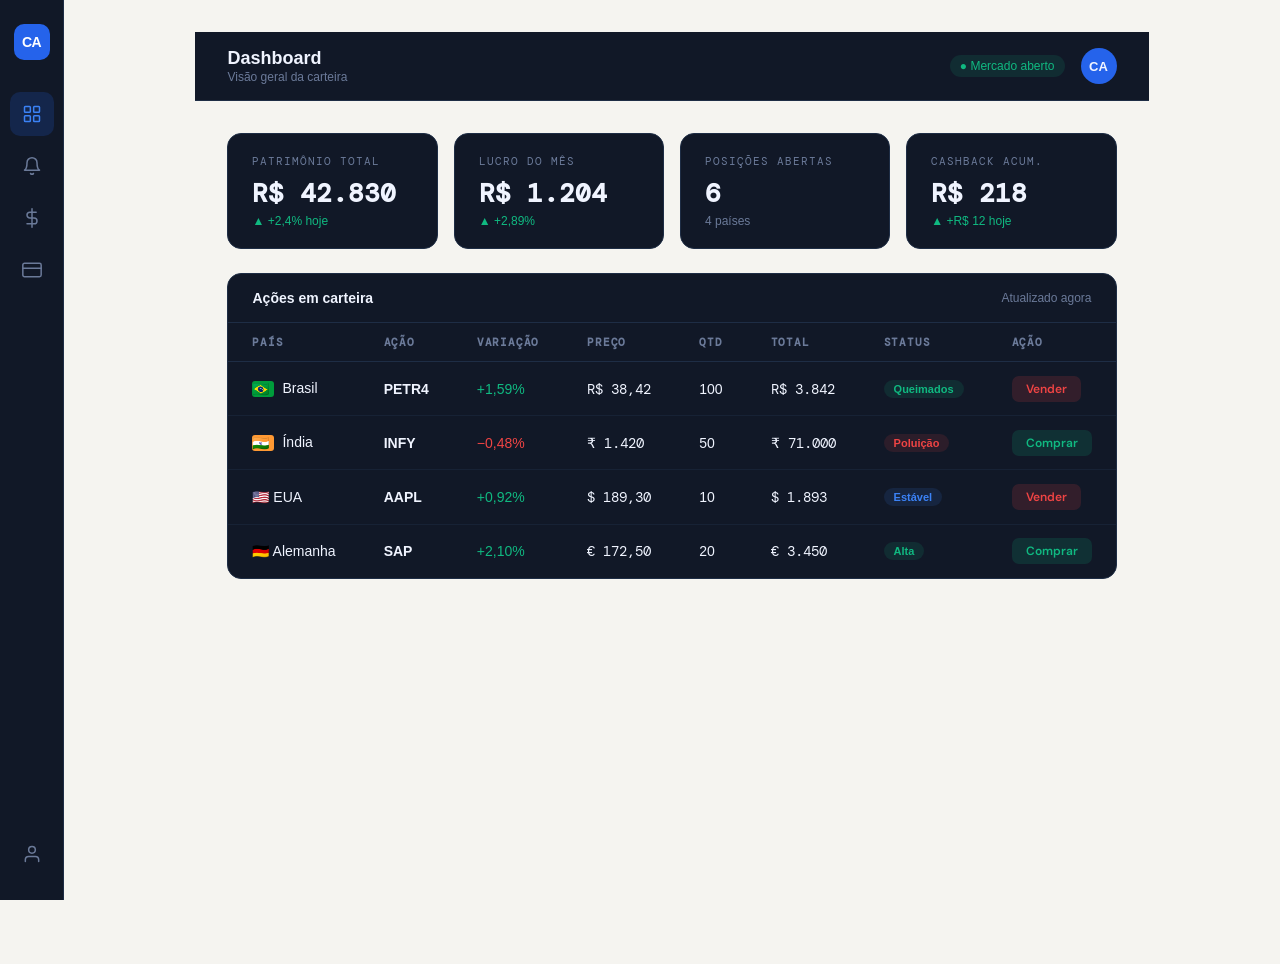
==== Projeto-main (REWORK)/Projeto-main/index.html @ 15259b05 "Trabalho PWR - Semestral 90% do trabalho esta completo, falta apenas algumas modificações e alteraçõ" ====
<!DOCTYPE html>
<html lang="pt-BR">

<head>
    <meta charset="UTF-8">
    <meta name="viewport" content="width=device-width, initial-scale=1.0">
    <title>Investimentos</title>
    <link rel="stylesheet" href="style.css">
    <link href="https://fonts.googleapis.com/css2?family=DM+Sans:wght@300;400;500;600&family=DM+Mono:wght@400;500&display=swap" rel="stylesheet">
</head>

<body>

<!-- SIDEBAR -->
<nav class="sidebar">
  <div class="logo">CA</div>

  <button class="nav-btn active" onclick="showPage('dashboard',this)" title="Dashboard">
    <svg viewBox="0 0 24 24"><rect x="3" y="3" width="7" height="7" rx="1"/><rect x="14" y="3" width="7" height="7" rx="1"/><rect x="3" y="14" width="7" height="7" rx="1"/><rect x="14" y="14" width="7" height="7" rx="1"/></svg>
  </button>

  <button class="nav-btn" onclick="showPage('alertas',this)" title="Alertas">
    <svg viewBox="0 0 24 24"><path d="M18 8A6 6 0 0 0 6 8c0 7-3 9-3 9h18s-3-2-3-9"/><path d="M13.73 21a2 2 0 0 1-3.46 0"/></svg>
  </button>

  <button class="nav-btn" onclick="showPage('negociacoes',this)" title="Negociações">
    <svg viewBox="0 0 24 24"><line x1="12" y1="1" x2="12" y2="23"/><path d="M17 5H9.5a3.5 3.5 0 0 0 0 7h5a3.5 3.5 0 0 1 0 7H6"/></svg>
  </button>

  <button class="nav-btn" onclick="showPage('pagamento',this)" title="Pagamento">
    <svg viewBox="0 0 24 24"><rect x="1" y="4" width="22" height="16" rx="2"/><line x1="1" y1="10" x2="23" y2="10"/></svg>
  </button>

  <div class="sidebar-bottom">
    <button class="nav-btn" onclick="showPage('meusdados',this)" title="Meus Dados">
      <svg viewBox="0 0 24 24"><path d="M20 21v-2a4 4 0 0 0-4-4H8a4 4 0 0 0-4 4v2"/><circle cx="12" cy="7" r="4"/></svg>
    </button>
  </div>
</nav>

<main>
  <!-- TOPBAR -->
  <div class="topbar">
    <div class="topbar-left">
      <span class="topbar-title" id="page-title">Dashboard</span>
      <span class="topbar-sub" id="page-sub">Visão geral da carteira</span>
    </div>
    <div class="topbar-right">
      <span class="badge-green">● Mercado aberto</span>
      <div class="avatar">CA</div>
    </div>
  </div>

  <!-- ══════════ DASHBOARD ══════════ -->
  <div class="page active" id="page-dashboard">
    <div class="grid-4">
      <div class="card">
        <div class="card-label">Patrimônio Total</div>
        <div class="card-value">R$ 42.830</div>
        <div class="card-change up">▲ +2,4% hoje</div>
      </div>
      <div class="card">
        <div class="card-label">Lucro do Mês</div>
        <div class="card-value">R$ 1.204</div>
        <div class="card-change up">▲ +2,89%</div>
      </div>
      <div class="card">
        <div class="card-label">Posições Abertas</div>
        <div class="card-value">6</div>
        <div class="card-change" style="color:var(--muted)">4 países</div>
      </div>
      <div class="card">
        <div class="card-label">Cashback Acum.</div>
        <div class="card-value">R$ 218</div>
        <div class="card-change up">▲ +R$ 12 hoje</div>
      </div>
    </div>

    <div class="table-wrap">
      <div class="table-head">
        <h3>Ações em carteira</h3>
        <span style="font-size:12px;color:var(--muted)">Atualizado agora</span>
      </div>
      <table>
        <thead><tr>
          <th>País</th><th>Ação</th><th>Variação</th><th>Preço</th><th>Qtd</th><th>Total</th><th>Status</th><th>Ação</th>
        </tr></thead>
        <tbody>
          <tr>
            <td><span class="flag" style="background:#009c3b">🇧🇷</span>Brasil</td>
            <td><b>PETR4</b></td><td class="up">+1,59%</td>
            <td class="mono" style="font-family:var(--mono)">R$ 38,42</td>
            <td>100</td><td class="mono" style="font-family:var(--mono)">R$ 3.842</td>
            <td><span class="tag tag-green">Queimados</span></td>
            <td><button class="btn-sm btn-sell" onclick="openSell('PETR4','R$ 38,42')">Vender</button></td>
          </tr>
          <tr>
            <td><span class="flag" style="background:#ff9933">🇮🇳</span>Índia</td>
            <td><b>INFY</b></td><td class="down">−0,48%</td>
            <td style="font-family:var(--mono)">₹ 1.420</td>
            <td>50</td><td style="font-family:var(--mono)">₹ 71.000</td>
            <td><span class="tag tag-red">Poluição</span></td>
            <td><button class="btn-sm btn-buy" onclick="openBuy('INFY','₹ 1.420')">Comprar</button></td>
          </tr>
          <tr>
            <td>🇺🇸 EUA</td>
            <td><b>AAPL</b></td><td class="up">+0,92%</td>
            <td style="font-family:var(--mono)">$ 189,30</td>
            <td>10</td><td style="font-family:var(--mono)">$ 1.893</td>
            <td><span class="tag tag-blue">Estável</span></td>
            <td><button class="btn-sm btn-sell" onclick="openSell('AAPL','$ 189,30')">Vender</button></td>
          </tr>
          <tr>
            <td>🇩🇪 Alemanha</td>
            <td><b>SAP</b></td><td class="up">+2,10%</td>
            <td style="font-family:var(--mono)">€ 172,50</td>
            <td>20</td><td style="font-family:var(--mono)">€ 3.450</td>
            <td><span class="tag tag-green">Alta</span></td>
            <td><button class="btn-sm btn-buy" onclick="openBuy('SAP','€ 172,50')">Comprar</button></td>
          </tr>
        </tbody>
      </table>
    </div>
  </div>

  <!-- ══════════ ALERTAS ══════════ -->
  <div class="page" id="page-alertas">
    <div class="grid-2" style="margin-bottom:1.5rem">
      <div class="card">
        <div class="card-label">Alertas Ativos</div>
        <div class="card-value" style="color:var(--amber)">8</div>
        <div class="card-change" style="color:var(--muted)">3 críticos</div>
      </div>
      <div class="card">
        <div class="card-label">Último disparo</div>
        <div class="card-value" style="font-size:20px">PETR4</div>
        <div class="card-change up">há 4 minutos</div>
      </div>
    </div>

    <p class="section-title">Feed de alertas em tempo real</p>
    <div class="alert-list">
      <div class="alert-item">
        <div class="alert-icon alert-up">📈</div>
        <div class="dot dot-green"></div>
        <div class="alert-info">
          <div class="alert-title">PETR4 — Rompeu resistência de R$ 38,00</div>
          <div class="alert-desc">Preço atual: R$ 38,42 · Volume acima da média em 34%</div>
        </div>
        <div class="alert-time">14:52</div>
      </div>
      <div class="alert-item">
        <div class="alert-icon alert-down">📉</div>
        <div class="dot dot-red"></div>
        <div class="alert-info">
          <div class="alert-title">INFY — Queda de 0,48% na abertura</div>
          <div class="alert-desc">Stop-loss atingido · Preço: ₹ 1.420 · Limite: ₹ 1.430</div>
        </div>
        <div class="alert-time">14:48</div>
      </div>
      <div class="alert-item">
        <div class="alert-icon alert-neutral">⚠️</div>
        <div class="dot dot-amber"></div>
        <div class="alert-info">
          <div class="alert-title">AAPL — Próximo da meta de lucro</div>
          <div class="alert-desc">Meta: $ 190,00 · Preço: $ 189,30 · Distância: 0,37%</div>
        </div>
        <div class="alert-time">14:31</div>
      </div>
      <div class="alert-item">
        <div class="alert-icon alert-up">🔔</div>
        <div class="dot dot-green"></div>
        <div class="alert-info">
          <div class="alert-title">SAP — Alta de 2,1% após resultado trimestral</div>
          <div class="alert-desc">Lucro por ação acima do esperado · Recomendação: Comprar</div>
        </div>
        <div class="alert-time">13:59</div>
      </div>
      <div class="alert-item">
        <div class="alert-icon alert-neutral">📰</div>
        <div class="dot dot-amber"></div>
        <div class="alert-info">
          <div class="alert-title">Mercado BR — SELIC mantida em 10,5%</div>
          <div class="alert-desc">Decisão do COPOM publicada · Impacto esperado na renda fixa</div>
        </div>
        <div class="alert-time">13:00</div>
      </div>
      <div class="alert-item">
        <div class="alert-icon alert-down">🛑</div>
        <div class="dot dot-red"></div>
        <div class="alert-info">
          <div class="alert-title">VALE3 — Alerta de volatilidade alta</div>
          <div class="alert-desc">Variação intraday: −3,2% · Acompanhar antes de operar</div>
        </div>
        <div class="alert-time">11:20</div>
      </div>
    </div>

    <div style="margin-top:1.5rem">
      <p class="section-title">Criar novo alerta</p>
      <div class="card" style="max-width:500px">
        <div class="form-group">
          <label>Ativo</label>
          <select><option>PETR4</option><option>VALE3</option><option>AAPL</option><option>INFY</option><option>SAP</option></select>
        </div>
        <div class="row-2">
          <div class="form-group">
            <label>Tipo de alerta</label>
            <select><option>Preço acima de</option><option>Preço abaixo de</option><option>Variação %</option></select>
          </div>
          <div class="form-group">
            <label>Valor de gatilho</label>
            <input type="number" placeholder="Ex: 40,00">
          </div>
        </div>
        <button class="btn-pay" style="background:var(--amber);color:#000" onclick="alertCreated()">Criar Alerta</button>
        <div id="alert-confirm" style="display:none;margin-top:0.75rem;text-align:center;font-size:13px;color:var(--green)">✔ Alerta criado com sucesso!</div>
      </div>
    </div>
  </div>

  <!-- ══════════ NEGOCIAÇÕES ══════════ -->
  <div class="page" id="page-negociacoes">
    <div class="grid-4" style="margin-bottom:1.5rem">
      <div class="card"><div class="card-label">Total operado</div><div class="card-value">R$ 28.450</div></div>
      <div class="card"><div class="card-label">Compras</div><div class="card-value" style="color:var(--green)">R$ 15.200</div></div>
      <div class="card"><div class="card-label">Vendas</div><div class="card-value" style="color:var(--red)">R$ 13.250</div></div>
      <div class="card"><div class="card-label">Resultado líquido</div><div class="card-value" style="color:var(--green)">+R$ 1.950</div></div>
    </div>

    <div class="table-wrap">
      <div class="table-head"><h3>Histórico de negociações</h3></div>
      <table class="neg-table">
        <thead><tr>
          <th>Data</th><th>Ativo</th><th>Tipo</th><th>Qtd</th><th>Preço unit.</th><th>Total</th><th>Resultado</th>
        </tr></thead>
        <tbody id="neg-tbody">
          <tr><td>13/05/2026</td><td>PETR4</td><td><span class="tag tag-green">Compra</span></td><td>100</td><td style="font-family:var(--mono)">R$ 36,90</td><td style="font-family:var(--mono)">R$ 3.690</td><td class="up">+R$ 152</td></tr>
          <tr><td>12/05/2026</td><td>AAPL</td><td><span class="tag tag-red">Venda</span></td><td>5</td><td style="font-family:var(--mono)">$ 191,00</td><td style="font-family:var(--mono)">$ 955</td><td class="up">+$ 85</td></tr>
          <tr><td>10/05/2026</td><td>SAP</td><td><span class="tag tag-green">Compra</span></td><td>20</td><td style="font-family:var(--mono)">€ 169,00</td><td style="font-family:var(--mono)">€ 3.380</td><td class="up">+€ 70</td></tr>
          <tr><td>08/05/2026</td><td>INFY</td><td><span class="tag tag-red">Venda</span></td><td>30</td><td style="font-family:var(--mono)">₹ 1.445</td><td style="font-family:var(--mono)">₹ 43.350</td><td class="down">−₹ 450</td></tr>
          <tr><td>05/05/2026</td><td>VALE3</td><td><span class="tag tag-red">Venda</span></td><td>50</td><td style="font-family:var(--mono)">R$ 68,10</td><td style="font-family:var(--mono)">R$ 3.405</td><td class="up">+R$ 205</td></tr>
        </tbody>
      </table>
    </div>
  </div>

  <!-- ══════════ PAGAMENTO ══════════ -->
  <div class="page" id="page-pagamento">
    <div class="pay-grid">
      <div>
        <p class="section-title">Ordem de operação</p>
        <div class="card">
          <div class="form-group">
            <label>Ativo</label>
            <select id="pay-ativo" onchange="updateOrder()">
              <option value="PETR4|R$|38.42">PETR4 — R$ 38,42</option>
              <option value="AAPL|$|189.30">AAPL — $ 189,30</option>
              <option value="INFY|₹|1420">INFY — ₹ 1.420</option>
              <option value="SAP|€|172.50">SAP — € 172,50</option>
            </select>
          </div>
          <div class="row-2">
            <div class="form-group">
              <label>Tipo</label>
              <select id="pay-tipo" onchange="updateOrder()"><option>Compra</option><option>Venda</option></select>
            </div>
            <div class="form-group">
              <label>Quantidade</label>
              <input type="number" id="pay-qtd" value="10" min="1" oninput="updateOrder()">
            </div>
          </div>

          <p class="section-title" style="margin-top:0.5rem;font-size:13px">Dados de pagamento</p>
          <div class="form-group">
            <label>Nome no cartão</label>
            <input type="text" placeholder="Carolina Idehama" id="pay-nome">
          </div>
          <div class="form-group">
            <label>Número do cartão</label>
            <input type="text" placeholder="0000 0000 0000 0000" maxlength="19" id="pay-card" oninput="fmtCard(this)">
          </div>
          <div class="row-2">
            <div class="form-group">
              <label>Validade</label>
              <input type="text" placeholder="MM/AA" maxlength="5" id="pay-val" oninput="fmtDate(this)">
            </div>
            <div class="form-group">
              <label>CVV</label>
              <input type="text" placeholder="•••" maxlength="3">
            </div>
          </div>
          <button class="btn-pay" onclick="processPay()">Confirmar operação</button>
        </div>
      </div>

      <div>
        <p class="section-title">Resumo da ordem</p>
        <div class="card">
          <div class="order-summary">
            <div class="order-row"><span>Ativo</span><span id="ord-ativo">PETR4</span></div>
            <div class="order-row"><span>Tipo</span><span id="ord-tipo">Compra</span></div>
            <div class="order-row"><span>Quantidade</span><span id="ord-qtd">10</span></div>
            <div class="order-row"><span>Preço unit.</span><span id="ord-preco">R$ 38,42</span></div>
            <div class="order-divider"></div>
            <div class="order-row"><span>Taxa corretagem</span><span>R$ 2,50</span></div>
            <div class="order-row"><span>Cashback (0,5%)</span><span id="ord-cash" style="color:var(--green)">R$ 1,92</span></div>
            <div class="order-divider"></div>
            <div class="order-total"><span>Total</span><span id="ord-total">R$ 386,70</span></div>
          </div>
        </div>

        <div class="receipt-box" id="receipt">
          <div class="receipt-icon">✅</div>
          <div class="receipt-title">Operação confirmada!</div>
          <div class="receipt-sub" id="receipt-msg">Compra de 10 PETR4 executada com sucesso.</div>
          <div style="margin-top:0.75rem;font-size:12px;color:var(--muted);font-family:var(--mono)" id="receipt-id"></div>
        </div>
      </div>
    </div>
  </div>

  <!-- ══════════ MEUS DADOS ══════════ -->
  <div class="page" id="page-meusdados">
    <div class="grid-2">
      <div>
        <div class="data-card">
          <h3>Dados pessoais</h3>
          <div class="data-row"><span>Nome</span><span>Carolina Idehama</span></div>
          <div class="data-row"><span>CPF</span><span>***.456.789-**</span></div>
          <div class="data-row"><span>E-mail</span><span>carolina@capital.gmail.com</span></div>
          <div class="data-row"><span>Telefone</span><span>+55 11 9****-8732</span></div>
          <div class="data-row"><span>Conta criada</span><span>Jan 2025</span></div>
        </div>
        <div class="data-card">
          <h3>Plano & Limites</h3>
          <div class="data-row"><span>Plano</span><span><span class="tag tag-blue">Pro</span></span></div>
          <div class="data-row"><span>Limite diário</span><span>R$ 50.000</span></div>
          <div class="data-row"><span>Operações/mês</span><span>128 / ilimitado</span></div>
          <div class="data-row"><span>Cashback</span><span>0,5% por operação</span></div>
        </div>
      </div>
      <div>
        <div class="data-card">
          <h3>Resumo financeiro</h3>
          <div class="data-row"><span>Saldo disponível</span><span style="color:var(--green)">R$ 8.320,00</span></div>
          <div class="data-row"><span>Em operações</span><span>R$ 34.510,00</span></div>
          <div class="data-row"><span>Patrimônio total</span><span>R$ 42.830,00</span></div>
          <div class="data-row"><span>Cashback total</span><span style="color:var(--green)">R$ 218,40</span></div>
          <div class="data-row"><span>Lucro acumulado</span><span style="color:var(--green)">+R$ 5.230</span></div>
        </div>
        <div class="data-card">
          <h3>Segurança</h3>
          <div class="data-row"><span>Autenticação 2FA</span><span style="color:var(--green)">Ativo</span></div>
          <div class="data-row"><span>Último acesso</span><span>Hoje, 14:31</span></div>
          <div class="data-row"><span>Dispositivos</span><span>2 cadastrados</span></div>
          <div class="data-row"><span>Senha</span><span>Atualizada há 30d</span></div>
        </div>
      </div>
    </div>
  </div>

</main>

<!-- MODAL OPERAÇÃO -->
<div id="modal-overlay" style="display:none;position:fixed;inset:0;background:rgba(0,0,0,0.6);z-index:200;display:none;align-items:center;justify-content:center">
  <div style="background:var(--surface);border:1px solid var(--border);border-radius:16px;padding:2rem;width:360px;max-width:90vw">
    <h3 id="modal-title" style="margin-bottom:1rem">Comprar PETR4</h3>
    <div class="form-group"><label>Quantidade</label><input type="number" value="10" id="modal-qtd" min="1" oninput="updateModal()"></div>
    <div style="background:var(--surface2);border-radius:10px;padding:1rem;margin-bottom:1rem;font-size:13px">
      <div style="display:flex;justify-content:space-between;margin-bottom:4px"><span style="color:var(--muted)">Preço</span><span id="modal-price" style="font-family:var(--mono)"></span></div>
      <div style="display:flex;justify-content:space-between"><span style="color:var(--muted)">Total estimado</span><span id="modal-total" style="font-family:var(--mono);color:var(--green)"></span></div>
    </div>
    <div style="display:flex;gap:0.75rem">
      <button onclick="closeModal()" style="flex:1;height:42px;border-radius:10px;border:1px solid var(--border);background:transparent;color:var(--text);cursor:pointer;font-family:var(--font);font-size:14px">Cancelar</button>
      <button onclick="confirmModal()" style="flex:1;height:42px;border-radius:10px;border:none;background:var(--blue);color:#fff;cursor:pointer;font-family:var(--font);font-size:14px;font-weight:600">Confirmar</button>
    </div>
  </div>
</div>

<script src="script.js"></script>
</body>
</html>
---- Projeto-main (REWORK)/Projeto-main/style.css ----
/*  Toda parte do "Home" */
*{box-sizing:border-box;margin:0;padding:0}

:root{
  --bg:#0a0e1a;
  --surface:#111827;
  --surface2:#1a2235;
  --border:#1e2d45;
  --blue:#2563eb;
  --blue-light:#3b82f6;
  --green:#10b981;
  --red:#ef4444;
  --amber:#f59e0b;
  --text:#f0f4ff;
  --muted:#6b7a99;
  --font:'DM Sans',sans-serif;
  --mono:'DM Mono',monospace;
}

body{background:var(--bg);color:var(--text);font-family:var(--font);min-height:100vh;overflow-x:hidden}

/* ── SIDEBAR ── */
.sidebar{
  position:fixed;top:0;left:0;width:64px;height:100vh;
  background:var(--surface);border-right:1px solid var(--border);
  display:flex;flex-direction:column;align-items:center;padding:1.5rem 0;gap:0.5rem;
  z-index:100;
}
.logo{width:36px;height:36px;background:var(--blue);border-radius:10px;display:flex;align-items:center;justify-content:center;font-weight:700;font-size:14px;color:#fff;margin-bottom:1.5rem;letter-spacing:-0.5px}
.nav-btn{width:44px;height:44px;border-radius:10px;border:none;background:transparent;color:var(--muted);cursor:pointer;display:flex;align-items:center;justify-content:center;transition:all 0.15s;font-size:18px}
.nav-btn:hover{background:var(--surface2);color:var(--text)}
.nav-btn.active{background:rgba(37,99,235,0.18);color:var(--blue-light)}
.nav-btn svg{width:20px;height:20px;stroke:currentColor;fill:none;stroke-width:1.8;stroke-linecap:round;stroke-linejoin:round}
.sidebar-bottom{margin-top:auto}

/* ── MAIN ── */
main{margin-left:64px;min-height:100vh}

/* ── TOPBAR ── */
.topbar{
  display:flex;align-items:center;justify-content:space-between;
  padding:1rem 2rem;border-bottom:1px solid var(--border);
  background:var(--surface);
}
.topbar-left{display:flex;flex-direction:column}
.topbar-title{font-size:18px;font-weight:600}
.topbar-sub{font-size:12px;color:var(--muted);margin-top:1px}
.topbar-right{display:flex;align-items:center;gap:1rem}
.badge-green{background:rgba(16,185,129,0.12);color:var(--green);font-size:12px;padding:4px 10px;border-radius:99px;font-weight:500}
.avatar{width:36px;height:36px;border-radius:50%;background:var(--blue);display:flex;align-items:center;justify-content:center;font-weight:600;font-size:13px}

/* ── PAGES ── */
.page{display:none;padding:2rem;animation:fadeIn 0.2s ease}
.page.active{display:block}
@keyframes fadeIn{from{opacity:0;transform:translateY(6px)}to{opacity:1;transform:translateY(0)}}

/* ── CARDS ── */
.grid-4{display:grid;grid-template-columns:repeat(4,1fr);gap:1rem;margin-bottom:1.5rem}
.grid-2{display:grid;grid-template-columns:1fr 1fr;gap:1.5rem;margin-bottom:1.5rem}
.card{background:var(--surface);border:1px solid var(--border);border-radius:14px;padding:1.25rem 1.5rem}
.card-label{font-size:11px;color:var(--muted);text-transform:uppercase;letter-spacing:1px;margin-bottom:0.5rem;font-family:var(--mono)}
.card-value{font-size:26px;font-weight:600;font-family:var(--mono)}
.card-change{font-size:12px;margin-top:4px}
.up{color:var(--green)}.down{color:var(--red)}

/* ── TABLE ── */
.table-wrap{background:var(--surface);border:1px solid var(--border);border-radius:14px;overflow:hidden;margin-bottom:1.5rem}
.table-head{padding:1rem 1.5rem;border-bottom:1px solid var(--border);display:flex;align-items:center;justify-content:space-between}
.table-head h3{font-size:14px;font-weight:600}
table{width:100%;border-collapse:collapse}
th{text-align:left;font-size:11px;color:var(--muted);text-transform:uppercase;letter-spacing:0.8px;padding:0.75rem 1.5rem;border-bottom:1px solid var(--border);font-family:var(--mono)}
td{padding:0.85rem 1.5rem;font-size:14px;border-bottom:1px solid rgba(30,45,69,0.5)}
tr:last-child td{border-bottom:none}
tr:hover td{background:var(--surface2)}
.flag{width:22px;height:16px;border-radius:3px;display:inline-block;vertical-align:middle;margin-right:8px}
.btn-sm{padding:5px 14px;border-radius:7px;border:none;font-size:12px;font-weight:600;font-family:var(--font);cursor:pointer;transition:opacity 0.15s}
.btn-buy{background:rgba(16,185,129,0.15);color:var(--green)}
.btn-sell{background:rgba(239,68,68,0.15);color:var(--red)}
.btn-sm:hover{opacity:0.75}

/* ── ALERTS ── */
.alert-list{display:flex;flex-direction:column;gap:0.75rem}
.alert-item{background:var(--surface);border:1px solid var(--border);border-radius:12px;padding:1rem 1.25rem;display:flex;align-items:center;gap:1rem;transition:border-color 0.2s}
.alert-item:hover{border-color:var(--blue)}
.alert-icon{width:40px;height:40px;border-radius:10px;display:flex;align-items:center;justify-content:center;flex-shrink:0;font-size:18px}
.alert-up{background:rgba(16,185,129,0.12)}
.alert-down{background:rgba(239,68,68,0.12)}
.alert-neutral{background:rgba(245,158,11,0.12)}
.alert-info{flex:1}
.alert-title{font-size:14px;font-weight:500}
.alert-desc{font-size:12px;color:var(--muted);margin-top:2px}
.alert-time{font-size:11px;color:var(--muted);font-family:var(--mono);white-space:nowrap}
.dot{width:8px;height:8px;border-radius:50%;flex-shrink:0}
.dot-green{background:var(--green);box-shadow:0 0 6px var(--green)}
.dot-red{background:var(--red);box-shadow:0 0 6px var(--red)}
.dot-amber{background:var(--amber)}

/* ── PAYMENT ── */
.pay-grid{display:grid;grid-template-columns:1.2fr 1fr;gap:1.5rem}
.form-group{margin-bottom:1.1rem}
.form-group label{display:block;font-size:12px;color:var(--muted);margin-bottom:6px;font-weight:500;letter-spacing:0.4px}
.form-group input,.form-group select{
  width:100%;height:44px;padding:0 14px;
  background:var(--surface2);border:1px solid var(--border);
  border-radius:10px;color:var(--text);font-family:var(--font);font-size:14px;outline:none;
  transition:border-color 0.2s,box-shadow 0.2s;
}
.form-group input:focus,.form-group select:focus{border-color:var(--blue);box-shadow:0 0 0 3px rgba(37,99,235,0.15)}
.form-group select option{background:var(--surface2)}
.row-2{display:grid;grid-template-columns:1fr 1fr;gap:0.75rem}
.btn-pay{
  width:100%;height:46px;border:none;border-radius:10px;
  background:var(--blue);color:#fff;font-family:var(--font);font-size:15px;
  font-weight:600;cursor:pointer;transition:opacity 0.2s,transform 0.1s;margin-top:0.5rem;
}
.btn-pay:hover{opacity:0.87}.btn-pay:active{transform:scale(0.98)}

.order-summary{background:var(--surface2);border-radius:12px;padding:1.25rem;margin-top:1.5rem;border:1px solid var(--border)}
.order-row{display:flex;justify-content:space-between;font-size:13px;padding:0.35rem 0;color:var(--muted)}
.order-row span:last-child{color:var(--text);font-weight:500;font-family:var(--mono)}
.order-divider{height:1px;background:var(--border);margin:0.6rem 0}
.order-total{display:flex;justify-content:space-between;font-size:16px;font-weight:600;padding:0.35rem 0}
.order-total span:last-child{color:var(--green);font-family:var(--mono)}

.receipt-box{display:none;background:var(--surface);border:1px solid var(--green);border-radius:14px;padding:2rem;text-align:center;margin-top:1rem}
.receipt-box.show{display:block;animation:fadeIn 0.3s ease}
.receipt-icon{font-size:40px;margin-bottom:0.75rem}
.receipt-title{font-size:18px;font-weight:600;color:var(--green);margin-bottom:0.5rem}
.receipt-sub{font-size:13px;color:var(--muted)}

/* ── MY DATA ── */
.data-card{background:var(--surface);border:1px solid var(--border);border-radius:14px;padding:1.5rem;margin-bottom:1rem}
.data-card h3{font-size:14px;font-weight:600;margin-bottom:1.25rem;color:var(--muted);text-transform:uppercase;letter-spacing:1px;font-size:11px}
.data-row{display:flex;justify-content:space-between;align-items:center;padding:0.6rem 0;border-bottom:1px solid rgba(30,45,69,0.5);font-size:14px}
.data-row:last-child{border-bottom:none}
.data-row span:first-child{color:var(--muted)}
.data-row span:last-child{font-weight:500;font-family:var(--mono)}

/* ── SECTION TITLE ── */
.section-title{font-size:16px;font-weight:600;margin-bottom:1rem}

/* ── MINI CHART ── */
.sparkline{height:40px;display:flex;align-items:flex-end;gap:2px}
.bar{background:var(--blue-light);border-radius:2px 2px 0 0;opacity:0.7;width:6px;transition:height 0.3s}

/* ── TAG ── */
.tag{display:inline-block;padding:3px 10px;border-radius:99px;font-size:11px;font-weight:600}
.tag-green{background:rgba(16,185,129,0.12);color:var(--green)}
.tag-red{background:rgba(239,68,68,0.12);color:var(--red)}
.tag-blue{background:rgba(59,130,246,0.12);color:var(--blue-light)}

/* ── NEGOTIATIONS ── */
.neg-table td:first-child{font-weight:500}

/* scrollbar */
::-webkit-scrollbar{width:6px}
::-webkit-scrollbar-track{background:transparent}
::-webkit-scrollbar-thumb{background:var(--border);border-radius:3px}
/*  Parte do Cadastro e Login Final */

*, *::before, *::after {
      box-sizing: border-box;
      margin: 0;
      padding: 0;
    }

    body {
      font-family: 'Sora', sans-serif;
      min-height: 100vh;
      display: flex;
      align-items: center;
      justify-content: center;
      background: #f5f4f0;
      padding: 2rem;
    }

    .auth-wrapper {
      display: flex;
      width: 100%;
      max-width: 860px;
      min-height: 560px;
      border-radius: 20px;
      overflow: hidden;
      border: 1px solid #e2e0d8;
      box-shadow: 0 8px 40px rgba(0,0,0,0.08);
    }

    .auth-panel {
      flex: 1;
      padding: 3rem 2.5rem;
      background: #ffffff;
      display: flex;
      flex-direction: column;
      justify-content: center;
    }

    .auth-panel.login {
      border-right: 1px solid #e2e0d8;
    }

    .panel-label {
      font-family: 'Space Mono', monospace;
      font-size: 10px;
      letter-spacing: 3px;
      text-transform: uppercase;
      color: #888780;
      margin-bottom: 1.2rem;
    }

    .accent-bar {
      width: 32px;
      height: 3px;
      border-radius: 99px;
      margin-bottom: 1.2rem;
    }

    .accent-login  { background: #2C2C2A; }
    .accent-signup { background: #534AB7; }

    .panel-title {
      font-size: 26px;
      font-weight: 600;
      color: #1a1a18;
      line-height: 1.3;
      margin-bottom: 0.4rem;
    }

    .panel-sub {
      font-size: 13px;
      color: #888780;
      margin-bottom: 2rem;
    }

    /* Social buttons */
    .social-row {
      display: flex;
      gap: 8px;
      margin-bottom: 1.4rem;
    }

    .btn-social {
      flex: 1;
      height: 40px;
      display: flex;
      align-items: center;
      justify-content: center;
      gap: 8px;
      font-size: 13px;
      font-weight: 500;
      font-family: 'Sora', sans-serif;
      border: 1px solid #e2e0d8;
      border-radius: 10px;
      background: #ffffff;
      color: #2C2C2A;
      cursor: pointer;
      transition: background 0.15s, border-color 0.15s;
    }

    .btn-social:hover {
      background: #f5f4f0;
      border-color: #b4b2a9;
    }

    /* Divider */
    .divider {
      display: flex;
      align-items: center;
      gap: 10px;
      margin: 0 0 1.4rem;
      font-size: 12px;
      color: #b4b2a9;
    }

    .divider::before,
    .divider::after {
      content: '';
      flex: 1;
      height: 1px;
      background: #e2e0d8;
    }

    /* Fields */
    .field {
      margin-bottom: 1rem;
    }

    .field label {
      display: block;
      font-size: 12px;
      font-weight: 500;
      color: #5F5E5A;
      margin-bottom: 6px;
      letter-spacing: 0.4px;
    }

    .field input {
      width: 100%;
      height: 42px;
      padding: 0 14px;
      font-size: 14px;
      font-family: 'Sora', sans-serif;
      background: #f5f4f0;
      border: 1px solid #e2e0d8;
      border-radius: 10px;
      color: #1a1a18;
      transition: border-color 0.2s, box-shadow 0.2s;
      outline: none;
    }

    .field input::placeholder {
      color: #b4b2a9;
    }

    .field input:focus {
      border-color: #534AB7;
      background: #ffffff;
      box-shadow: 0 0 0 3px rgba(83, 74, 183, 0.12);
    }

    .forgot {
      display: block;
      text-align: right;
      font-size: 12px;
      color: #534AB7;
      margin-top: 6px;
      cursor: pointer;
      text-decoration: none;
    }

    .forgot:hover {
      text-decoration: underline;
    }

    /* Primary buttons */
    .btn-primary {
      width: 100%;
      height: 44px;
      margin-top: 0.75rem;
      border: none;
      border-radius: 10px;
      font-family: 'Sora', sans-serif;
      font-size: 14px;
      font-weight: 500;
      cursor: pointer;
      transition: opacity 0.2s, transform 0.1s;
      letter-spacing: 0.3px;
    }

    .btn-primary:hover  { opacity: 0.87; }
    .btn-primary:active { transform: scale(0.98); }

    .btn-login  { background: #2C2C2A; color: #F1EFE8; }
    .btn-signup { background: #534AB7; color: #EEEDFE; }

    /* Terms */
    .terms {
      font-size: 11px;
      color: #888780;
      margin-top: 1rem;
      text-align: center;
      line-height: 1.7;
    }

    .terms a {
      color: #534AB7;
      text-decoration: none;
    }

    .terms a:hover {
      text-decoration: underline;
    }

    /* Responsive */
    @media (max-width: 640px) {
      body { padding: 1rem; align-items: flex-start; }

      .auth-wrapper {
        flex-direction: column;
        min-height: auto;
      }

      .auth-panel.login {
        border-right: none;
        border-bottom: 1px solid #e2e0d8;
      }
    }
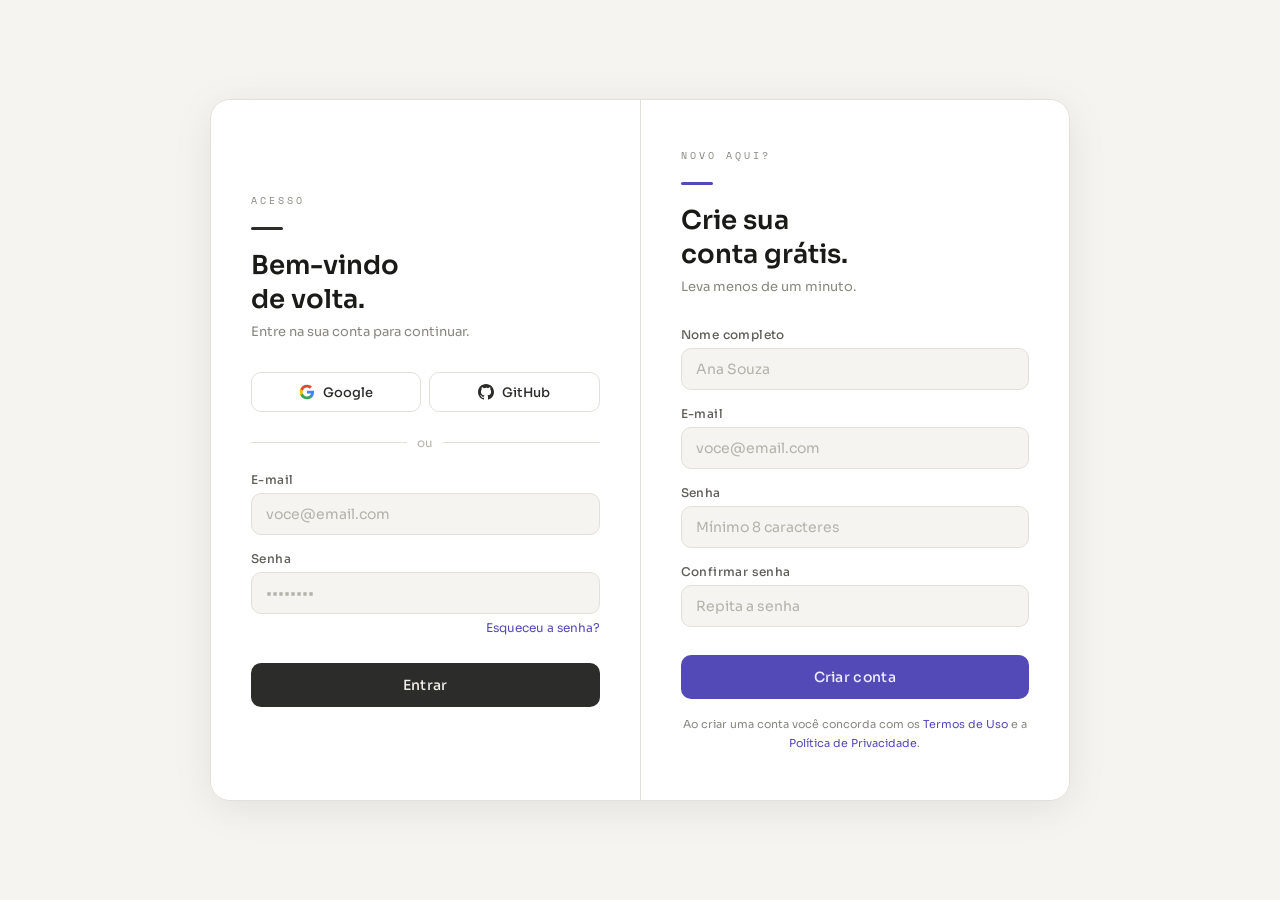
==== commit 9780102a: "Atualização" ====
--- a/Projeto-main (REWORK)/Projeto-main/index.html
+++ b/Projeto-main (REWORK)/Projeto-main/index.html
@@ -2,382 +2,514 @@
 <html lang="pt-BR">
 
 <head>
-    <meta charset="UTF-8">
-    <meta name="viewport" content="width=device-width, initial-scale=1.0">
-    <title>Investimentos</title>
-    <link rel="stylesheet" href="style.css">
-    <link href="https://fonts.googleapis.com/css2?family=DM+Sans:wght@300;400;500;600&family=DM+Mono:wght@400;500&display=swap" rel="stylesheet">
+  <meta charset="UTF-8">
+  <meta name="viewport" content="width=device-width, initial-scale=1.0">
+  <title>Investimentos</title>
+  <link rel="stylesheet" href="style.css">
+  <link
+    href="https://fonts.googleapis.com/css2?family=DM+Sans:wght@300;400;500;600&family=DM+Mono:wght@400;500&display=swap"
+    rel="stylesheet">
 </head>
 
 <body>
 
-<!-- SIDEBAR -->
-<nav class="sidebar">
-  <div class="logo">CA</div>
-
-  <button class="nav-btn active" onclick="showPage('dashboard',this)" title="Dashboard">
-    <svg viewBox="0 0 24 24"><rect x="3" y="3" width="7" height="7" rx="1"/><rect x="14" y="3" width="7" height="7" rx="1"/><rect x="3" y="14" width="7" height="7" rx="1"/><rect x="14" y="14" width="7" height="7" rx="1"/></svg>
-  </button>
-
-  <button class="nav-btn" onclick="showPage('alertas',this)" title="Alertas">
-    <svg viewBox="0 0 24 24"><path d="M18 8A6 6 0 0 0 6 8c0 7-3 9-3 9h18s-3-2-3-9"/><path d="M13.73 21a2 2 0 0 1-3.46 0"/></svg>
-  </button>
-
-  <button class="nav-btn" onclick="showPage('negociacoes',this)" title="Negociações">
-    <svg viewBox="0 0 24 24"><line x1="12" y1="1" x2="12" y2="23"/><path d="M17 5H9.5a3.5 3.5 0 0 0 0 7h5a3.5 3.5 0 0 1 0 7H6"/></svg>
-  </button>
-
-  <button class="nav-btn" onclick="showPage('pagamento',this)" title="Pagamento">
-    <svg viewBox="0 0 24 24"><rect x="1" y="4" width="22" height="16" rx="2"/><line x1="1" y1="10" x2="23" y2="10"/></svg>
-  </button>
-
-  <div class="sidebar-bottom">
-    <button class="nav-btn" onclick="showPage('meusdados',this)" title="Meus Dados">
-      <svg viewBox="0 0 24 24"><path d="M20 21v-2a4 4 0 0 0-4-4H8a4 4 0 0 0-4 4v2"/><circle cx="12" cy="7" r="4"/></svg>
+  <!-- SIDEBAR -->
+  <nav class="sidebar">
+    <div class="logo">CA</div>
+
+    <button class="nav-btn active" onclick="showPage('dashboard',this)" title="Dashboard">
+      <svg viewBox="0 0 24 24">
+        <rect x="3" y="3" width="7" height="7" rx="1" />
+        <rect x="14" y="3" width="7" height="7" rx="1" />
+        <rect x="3" y="14" width="7" height="7" rx="1" />
+        <rect x="14" y="14" width="7" height="7" rx="1" />
+      </svg>
     </button>
-  </div>
-</nav>
-
-<main>
-  <!-- TOPBAR -->
-  <div class="topbar">
-    <div class="topbar-left">
-      <span class="topbar-title" id="page-title">Dashboard</span>
-      <span class="topbar-sub" id="page-sub">Visão geral da carteira</span>
-    </div>
-    <div class="topbar-right">
-      <span class="badge-green">● Mercado aberto</span>
-      <div class="avatar">CA</div>
-    </div>
-  </div>
-
-  <!-- ══════════ DASHBOARD ══════════ -->
-  <div class="page active" id="page-dashboard">
-    <div class="grid-4">
-      <div class="card">
-        <div class="card-label">Patrimônio Total</div>
-        <div class="card-value">R$ 42.830</div>
-        <div class="card-change up">▲ +2,4% hoje</div>
-      </div>
-      <div class="card">
-        <div class="card-label">Lucro do Mês</div>
-        <div class="card-value">R$ 1.204</div>
-        <div class="card-change up">▲ +2,89%</div>
-      </div>
-      <div class="card">
-        <div class="card-label">Posições Abertas</div>
-        <div class="card-value">6</div>
-        <div class="card-change" style="color:var(--muted)">4 países</div>
-      </div>
-      <div class="card">
-        <div class="card-label">Cashback Acum.</div>
-        <div class="card-value">R$ 218</div>
-        <div class="card-change up">▲ +R$ 12 hoje</div>
-      </div>
-    </div>
-
-    <div class="table-wrap">
-      <div class="table-head">
-        <h3>Ações em carteira</h3>
-        <span style="font-size:12px;color:var(--muted)">Atualizado agora</span>
-      </div>
-      <table>
-        <thead><tr>
-          <th>País</th><th>Ação</th><th>Variação</th><th>Preço</th><th>Qtd</th><th>Total</th><th>Status</th><th>Ação</th>
-        </tr></thead>
-        <tbody>
-          <tr>
-            <td><span class="flag" style="background:#009c3b">🇧🇷</span>Brasil</td>
-            <td><b>PETR4</b></td><td class="up">+1,59%</td>
-            <td class="mono" style="font-family:var(--mono)">R$ 38,42</td>
-            <td>100</td><td class="mono" style="font-family:var(--mono)">R$ 3.842</td>
-            <td><span class="tag tag-green">Queimados</span></td>
-            <td><button class="btn-sm btn-sell" onclick="openSell('PETR4','R$ 38,42')">Vender</button></td>
-          </tr>
-          <tr>
-            <td><span class="flag" style="background:#ff9933">🇮🇳</span>Índia</td>
-            <td><b>INFY</b></td><td class="down">−0,48%</td>
-            <td style="font-family:var(--mono)">₹ 1.420</td>
-            <td>50</td><td style="font-family:var(--mono)">₹ 71.000</td>
-            <td><span class="tag tag-red">Poluição</span></td>
-            <td><button class="btn-sm btn-buy" onclick="openBuy('INFY','₹ 1.420')">Comprar</button></td>
-          </tr>
-          <tr>
-            <td>🇺🇸 EUA</td>
-            <td><b>AAPL</b></td><td class="up">+0,92%</td>
-            <td style="font-family:var(--mono)">$ 189,30</td>
-            <td>10</td><td style="font-family:var(--mono)">$ 1.893</td>
-            <td><span class="tag tag-blue">Estável</span></td>
-            <td><button class="btn-sm btn-sell" onclick="openSell('AAPL','$ 189,30')">Vender</button></td>
-          </tr>
-          <tr>
-            <td>🇩🇪 Alemanha</td>
-            <td><b>SAP</b></td><td class="up">+2,10%</td>
-            <td style="font-family:var(--mono)">€ 172,50</td>
-            <td>20</td><td style="font-family:var(--mono)">€ 3.450</td>
-            <td><span class="tag tag-green">Alta</span></td>
-            <td><button class="btn-sm btn-buy" onclick="openBuy('SAP','€ 172,50')">Comprar</button></td>
-          </tr>
-        </tbody>
-      </table>
-    </div>
-  </div>
-
-  <!-- ══════════ ALERTAS ══════════ -->
-  <div class="page" id="page-alertas">
-    <div class="grid-2" style="margin-bottom:1.5rem">
-      <div class="card">
-        <div class="card-label">Alertas Ativos</div>
-        <div class="card-value" style="color:var(--amber)">8</div>
-        <div class="card-change" style="color:var(--muted)">3 críticos</div>
-      </div>
-      <div class="card">
-        <div class="card-label">Último disparo</div>
-        <div class="card-value" style="font-size:20px">PETR4</div>
-        <div class="card-change up">há 4 minutos</div>
-      </div>
-    </div>
-
-    <p class="section-title">Feed de alertas em tempo real</p>
-    <div class="alert-list">
-      <div class="alert-item">
-        <div class="alert-icon alert-up">📈</div>
-        <div class="dot dot-green"></div>
-        <div class="alert-info">
-          <div class="alert-title">PETR4 — Rompeu resistência de R$ 38,00</div>
-          <div class="alert-desc">Preço atual: R$ 38,42 · Volume acima da média em 34%</div>
-        </div>
-        <div class="alert-time">14:52</div>
-      </div>
-      <div class="alert-item">
-        <div class="alert-icon alert-down">📉</div>
-        <div class="dot dot-red"></div>
-        <div class="alert-info">
-          <div class="alert-title">INFY — Queda de 0,48% na abertura</div>
-          <div class="alert-desc">Stop-loss atingido · Preço: ₹ 1.420 · Limite: ₹ 1.430</div>
-        </div>
-        <div class="alert-time">14:48</div>
-      </div>
-      <div class="alert-item">
-        <div class="alert-icon alert-neutral">⚠️</div>
-        <div class="dot dot-amber"></div>
-        <div class="alert-info">
-          <div class="alert-title">AAPL — Próximo da meta de lucro</div>
-          <div class="alert-desc">Meta: $ 190,00 · Preço: $ 189,30 · Distância: 0,37%</div>
-        </div>
-        <div class="alert-time">14:31</div>
-      </div>
-      <div class="alert-item">
-        <div class="alert-icon alert-up">🔔</div>
-        <div class="dot dot-green"></div>
-        <div class="alert-info">
-          <div class="alert-title">SAP — Alta de 2,1% após resultado trimestral</div>
-          <div class="alert-desc">Lucro por ação acima do esperado · Recomendação: Comprar</div>
-        </div>
-        <div class="alert-time">13:59</div>
-      </div>
-      <div class="alert-item">
-        <div class="alert-icon alert-neutral">📰</div>
-        <div class="dot dot-amber"></div>
-        <div class="alert-info">
-          <div class="alert-title">Mercado BR — SELIC mantida em 10,5%</div>
-          <div class="alert-desc">Decisão do COPOM publicada · Impacto esperado na renda fixa</div>
-        </div>
-        <div class="alert-time">13:00</div>
-      </div>
-      <div class="alert-item">
-        <div class="alert-icon alert-down">🛑</div>
-        <div class="dot dot-red"></div>
-        <div class="alert-info">
-          <div class="alert-title">VALE3 — Alerta de volatilidade alta</div>
-          <div class="alert-desc">Variação intraday: −3,2% · Acompanhar antes de operar</div>
-        </div>
-        <div class="alert-time">11:20</div>
-      </div>
-    </div>
-
-    <div style="margin-top:1.5rem">
-      <p class="section-title">Criar novo alerta</p>
-      <div class="card" style="max-width:500px">
-        <div class="form-group">
-          <label>Ativo</label>
-          <select><option>PETR4</option><option>VALE3</option><option>AAPL</option><option>INFY</option><option>SAP</option></select>
-        </div>
-        <div class="row-2">
-          <div class="form-group">
-            <label>Tipo de alerta</label>
-            <select><option>Preço acima de</option><option>Preço abaixo de</option><option>Variação %</option></select>
-          </div>
-          <div class="form-group">
-            <label>Valor de gatilho</label>
-            <input type="number" placeholder="Ex: 40,00">
-          </div>
-        </div>
-        <button class="btn-pay" style="background:var(--amber);color:#000" onclick="alertCreated()">Criar Alerta</button>
-        <div id="alert-confirm" style="display:none;margin-top:0.75rem;text-align:center;font-size:13px;color:var(--green)">✔ Alerta criado com sucesso!</div>
-      </div>
-    </div>
-  </div>
-
-  <!-- ══════════ NEGOCIAÇÕES ══════════ -->
-  <div class="page" id="page-negociacoes">
-    <div class="grid-4" style="margin-bottom:1.5rem">
-      <div class="card"><div class="card-label">Total operado</div><div class="card-value">R$ 28.450</div></div>
-      <div class="card"><div class="card-label">Compras</div><div class="card-value" style="color:var(--green)">R$ 15.200</div></div>
-      <div class="card"><div class="card-label">Vendas</div><div class="card-value" style="color:var(--red)">R$ 13.250</div></div>
-      <div class="card"><div class="card-label">Resultado líquido</div><div class="card-value" style="color:var(--green)">+R$ 1.950</div></div>
-    </div>
-
-    <div class="table-wrap">
-      <div class="table-head"><h3>Histórico de negociações</h3></div>
-      <table class="neg-table">
-        <thead><tr>
-          <th>Data</th><th>Ativo</th><th>Tipo</th><th>Qtd</th><th>Preço unit.</th><th>Total</th><th>Resultado</th>
-        </tr></thead>
-        <tbody id="neg-tbody">
-          <tr><td>13/05/2026</td><td>PETR4</td><td><span class="tag tag-green">Compra</span></td><td>100</td><td style="font-family:var(--mono)">R$ 36,90</td><td style="font-family:var(--mono)">R$ 3.690</td><td class="up">+R$ 152</td></tr>
-          <tr><td>12/05/2026</td><td>AAPL</td><td><span class="tag tag-red">Venda</span></td><td>5</td><td style="font-family:var(--mono)">$ 191,00</td><td style="font-family:var(--mono)">$ 955</td><td class="up">+$ 85</td></tr>
-          <tr><td>10/05/2026</td><td>SAP</td><td><span class="tag tag-green">Compra</span></td><td>20</td><td style="font-family:var(--mono)">€ 169,00</td><td style="font-family:var(--mono)">€ 3.380</td><td class="up">+€ 70</td></tr>
-          <tr><td>08/05/2026</td><td>INFY</td><td><span class="tag tag-red">Venda</span></td><td>30</td><td style="font-family:var(--mono)">₹ 1.445</td><td style="font-family:var(--mono)">₹ 43.350</td><td class="down">−₹ 450</td></tr>
-          <tr><td>05/05/2026</td><td>VALE3</td><td><span class="tag tag-red">Venda</span></td><td>50</td><td style="font-family:var(--mono)">R$ 68,10</td><td style="font-family:var(--mono)">R$ 3.405</td><td class="up">+R$ 205</td></tr>
-        </tbody>
-      </table>
-    </div>
-  </div>
-
-  <!-- ══════════ PAGAMENTO ══════════ -->
-  <div class="page" id="page-pagamento">
-    <div class="pay-grid">
-      <div>
-        <p class="section-title">Ordem de operação</p>
-        <div class="card">
+
+    <button class="nav-btn" onclick="showPage('alertas',this)" title="Alertas">
+      <svg viewBox="0 0 24 24">
+        <path d="M18 8A6 6 0 0 0 6 8c0 7-3 9-3 9h18s-3-2-3-9" />
+        <path d="M13.73 21a2 2 0 0 1-3.46 0" />
+      </svg>
+    </button>
+
+    <button class="nav-btn" onclick="showPage('negociacoes',this)" title="Negociações">
+      <svg viewBox="0 0 24 24">
+        <line x1="12" y1="1" x2="12" y2="23" />
+        <path d="M17 5H9.5a3.5 3.5 0 0 0 0 7h5a3.5 3.5 0 0 1 0 7H6" />
+      </svg>
+    </button>
+
+    <button class="nav-btn" onclick="showPage('pagamento',this)" title="Pagamento">
+      <svg viewBox="0 0 24 24">
+        <rect x="1" y="4" width="22" height="16" rx="2" />
+        <line x1="1" y1="10" x2="23" y2="10" />
+      </svg>
+    </button>
+
+    <div class="sidebar-bottom">
+      <button class="nav-btn" onclick="showPage('meusdados',this)" title="Meus Dados">
+        <svg viewBox="0 0 24 24">
+          <path d="M20 21v-2a4 4 0 0 0-4-4H8a4 4 0 0 0-4 4v2" />
+          <circle cx="12" cy="7" r="4" />
+        </svg>
+      </button>
+
+      <button class="nav-btn" onclick="logout()" title="Sair">
+        <svg viewBox="0 0 24 24">
+          <path d="M9 21H5a2 2 0 0 1-2-2V5a2 2 0 0 1 2-2h4" />
+          <polyline points="16 17 21 12 16 7" />
+          <line x1="21" y1="12" x2="9" y2="12" />
+        </svg>
+      </button>
+
+    </div>
+  </nav>
+
+  <main>
+    <!-- TOPBAR -->
+    <div class="topbar">
+      <div class="topbar-left">
+        <span class="topbar-title" id="page-title">Dashboard</span>
+        <span class="topbar-sub" id="page-sub">Visão geral da carteira</span>
+      </div>
+      <div class="topbar-right">
+        <span class="badge-green">● Mercado aberto</span>
+        <div class="avatar">CA</div>
+      </div>
+    </div>
+
+    <!-- ══════════ DASHBOARD ══════════ -->
+    <div class="page active" id="page-dashboard">
+      <div class="grid-4">
+        <div class="card">
+          <div class="card-label">Patrimônio Total</div>
+          <div class="card-value">R$ 42.830</div>
+          <div class="card-change up">▲ +2,4% hoje</div>
+        </div>
+        <div class="card">
+          <div class="card-label">Lucro do Mês</div>
+          <div class="card-value">R$ 1.204</div>
+          <div class="card-change up">▲ +2,89%</div>
+        </div>
+        <div class="card">
+          <div class="card-label">Posições Abertas</div>
+          <div class="card-value">6</div>
+          <div class="card-change" style="color:var(--muted)">4 países</div>
+        </div>
+        <div class="card">
+          <div class="card-label">Cashback Acum.</div>
+          <div class="card-value">R$ 218</div>
+          <div class="card-change up">▲ +R$ 12 hoje</div>
+        </div>
+      </div>
+
+      <div class="table-wrap">
+        <div class="table-head">
+          <h3>Ações em carteira</h3>
+          <span style="font-size:12px;color:var(--muted)">Atualizado agora</span>
+        </div>
+        <table>
+          <thead>
+            <tr>
+              <th>País</th>
+              <th>Ação</th>
+              <th>Variação</th>
+              <th>Preço</th>
+              <th>Qtd</th>
+              <th>Total</th>
+              <th>Status</th>
+              <th>Ação</th>
+            </tr>
+          </thead>
+          <tbody>
+            <tr>
+              <td><span class="flag" style="background:#009c3b">🇧🇷</span>Brasil</td>
+              <td><b>PETR4</b></td>
+              <td class="up">+1,59%</td>
+              <td class="mono" style="font-family:var(--mono)">R$ 38,42</td>
+              <td>100</td>
+              <td class="mono" style="font-family:var(--mono)">R$ 3.842</td>
+              <td><span class="tag tag-green">Queimados</span></td>
+              <td><button class="btn-sm btn-sell" onclick="openSell('PETR4','R$ 38,42')">Vender</button></td>
+            </tr>
+            <tr>
+              <td><span class="flag" style="background:#ff9933">🇮🇳</span>Índia</td>
+              <td><b>INFY</b></td>
+              <td class="down">−0,48%</td>
+              <td style="font-family:var(--mono)">₹ 1.420</td>
+              <td>50</td>
+              <td style="font-family:var(--mono)">₹ 71.000</td>
+              <td><span class="tag tag-red">Poluição</span></td>
+              <td><button class="btn-sm btn-buy" onclick="openBuy('INFY','₹ 1.420')">Comprar</button></td>
+            </tr>
+            <tr>
+              <td>🇺🇸 EUA</td>
+              <td><b>AAPL</b></td>
+              <td class="up">+0,92%</td>
+              <td style="font-family:var(--mono)">$ 189,30</td>
+              <td>10</td>
+              <td style="font-family:var(--mono)">$ 1.893</td>
+              <td><span class="tag tag-blue">Estável</span></td>
+              <td><button class="btn-sm btn-sell" onclick="openSell('AAPL','$ 189,30')">Vender</button></td>
+            </tr>
+            <tr>
+              <td>🇩🇪 Alemanha</td>
+              <td><b>SAP</b></td>
+              <td class="up">+2,10%</td>
+              <td style="font-family:var(--mono)">€ 172,50</td>
+              <td>20</td>
+              <td style="font-family:var(--mono)">€ 3.450</td>
+              <td><span class="tag tag-green">Alta</span></td>
+              <td><button class="btn-sm btn-buy" onclick="openBuy('SAP','€ 172,50')">Comprar</button></td>
+            </tr>
+          </tbody>
+        </table>
+      </div>
+    </div>
+
+    <!-- ══════════ ALERTAS ══════════ -->
+    <div class="page" id="page-alertas">
+      <div class="grid-2" style="margin-bottom:1.5rem">
+        <div class="card">
+          <div class="card-label">Alertas Ativos</div>
+          <div class="card-value" style="color:var(--amber)">8</div>
+          <div class="card-change" style="color:var(--muted)">3 críticos</div>
+        </div>
+        <div class="card">
+          <div class="card-label">Último disparo</div>
+          <div class="card-value" style="font-size:20px">PETR4</div>
+          <div class="card-change up">há 4 minutos</div>
+        </div>
+      </div>
+
+      <p class="section-title">Feed de alertas em tempo real</p>
+      <div class="alert-list">
+        <div class="alert-item">
+          <div class="alert-icon alert-up">📈</div>
+          <div class="dot dot-green"></div>
+          <div class="alert-info">
+            <div class="alert-title">PETR4 — Rompeu resistência de R$ 38,00</div>
+            <div class="alert-desc">Preço atual: R$ 38,42 · Volume acima da média em 34%</div>
+          </div>
+          <div class="alert-time">14:52</div>
+        </div>
+        <div class="alert-item">
+          <div class="alert-icon alert-down">📉</div>
+          <div class="dot dot-red"></div>
+          <div class="alert-info">
+            <div class="alert-title">INFY — Queda de 0,48% na abertura</div>
+            <div class="alert-desc">Stop-loss atingido · Preço: ₹ 1.420 · Limite: ₹ 1.430</div>
+          </div>
+          <div class="alert-time">14:48</div>
+        </div>
+        <div class="alert-item">
+          <div class="alert-icon alert-neutral">⚠️</div>
+          <div class="dot dot-amber"></div>
+          <div class="alert-info">
+            <div class="alert-title">AAPL — Próximo da meta de lucro</div>
+            <div class="alert-desc">Meta: $ 190,00 · Preço: $ 189,30 · Distância: 0,37%</div>
+          </div>
+          <div class="alert-time">14:31</div>
+        </div>
+        <div class="alert-item">
+          <div class="alert-icon alert-up">🔔</div>
+          <div class="dot dot-green"></div>
+          <div class="alert-info">
+            <div class="alert-title">SAP — Alta de 2,1% após resultado trimestral</div>
+            <div class="alert-desc">Lucro por ação acima do esperado · Recomendação: Comprar</div>
+          </div>
+          <div class="alert-time">13:59</div>
+        </div>
+        <div class="alert-item">
+          <div class="alert-icon alert-neutral">📰</div>
+          <div class="dot dot-amber"></div>
+          <div class="alert-info">
+            <div class="alert-title">Mercado BR — SELIC mantida em 10,5%</div>
+            <div class="alert-desc">Decisão do COPOM publicada · Impacto esperado na renda fixa</div>
+          </div>
+          <div class="alert-time">13:00</div>
+        </div>
+        <div class="alert-item">
+          <div class="alert-icon alert-down">🛑</div>
+          <div class="dot dot-red"></div>
+          <div class="alert-info">
+            <div class="alert-title">VALE3 — Alerta de volatilidade alta</div>
+            <div class="alert-desc">Variação intraday: −3,2% · Acompanhar antes de operar</div>
+          </div>
+          <div class="alert-time">11:20</div>
+        </div>
+      </div>
+
+      <div style="margin-top:1.5rem">
+        <p class="section-title">Criar novo alerta</p>
+        <div class="card" style="max-width:500px">
           <div class="form-group">
             <label>Ativo</label>
-            <select id="pay-ativo" onchange="updateOrder()">
-              <option value="PETR4|R$|38.42">PETR4 — R$ 38,42</option>
-              <option value="AAPL|$|189.30">AAPL — $ 189,30</option>
-              <option value="INFY|₹|1420">INFY — ₹ 1.420</option>
-              <option value="SAP|€|172.50">SAP — € 172,50</option>
+            <select>
+              <option>PETR4</option>
+              <option>VALE3</option>
+              <option>AAPL</option>
+              <option>INFY</option>
+              <option>SAP</option>
             </select>
           </div>
           <div class="row-2">
             <div class="form-group">
-              <label>Tipo</label>
-              <select id="pay-tipo" onchange="updateOrder()"><option>Compra</option><option>Venda</option></select>
+              <label>Tipo de alerta</label>
+              <select>
+                <option>Preço acima de</option>
+                <option>Preço abaixo de</option>
+                <option>Variação %</option>
+              </select>
             </div>
             <div class="form-group">
-              <label>Quantidade</label>
-              <input type="number" id="pay-qtd" value="10" min="1" oninput="updateOrder()">
-            </div>
-          </div>
-
-          <p class="section-title" style="margin-top:0.5rem;font-size:13px">Dados de pagamento</p>
-          <div class="form-group">
-            <label>Nome no cartão</label>
-            <input type="text" placeholder="Carolina Idehama" id="pay-nome">
-          </div>
-          <div class="form-group">
-            <label>Número do cartão</label>
-            <input type="text" placeholder="0000 0000 0000 0000" maxlength="19" id="pay-card" oninput="fmtCard(this)">
-          </div>
-          <div class="row-2">
+              <label>Valor de gatilho</label>
+              <input type="number" placeholder="Ex: 40,00">
+            </div>
+          </div>
+          <button class="btn-pay" style="background:var(--amber);color:#000" onclick="alertCreated()">Criar
+            Alerta</button>
+          <div id="alert-confirm"
+            style="display:none;margin-top:0.75rem;text-align:center;font-size:13px;color:var(--green)">✔ Alerta criado
+            com sucesso!</div>
+        </div>
+      </div>
+    </div>
+
+    <!-- ══════════ NEGOCIAÇÕES ══════════ -->
+    <div class="page" id="page-negociacoes">
+      <div class="grid-4" style="margin-bottom:1.5rem">
+        <div class="card">
+          <div class="card-label">Total operado</div>
+          <div class="card-value">R$ 28.450</div>
+        </div>
+        <div class="card">
+          <div class="card-label">Compras</div>
+          <div class="card-value" style="color:var(--green)">R$ 15.200</div>
+        </div>
+        <div class="card">
+          <div class="card-label">Vendas</div>
+          <div class="card-value" style="color:var(--red)">R$ 13.250</div>
+        </div>
+        <div class="card">
+          <div class="card-label">Resultado líquido</div>
+          <div class="card-value" style="color:var(--green)">+R$ 1.950</div>
+        </div>
+      </div>
+
+      <div class="table-wrap">
+        <div class="table-head">
+          <h3>Histórico de negociações</h3>
+        </div>
+        <table class="neg-table">
+          <thead>
+            <tr>
+              <th>Data</th>
+              <th>Ativo</th>
+              <th>Tipo</th>
+              <th>Qtd</th>
+              <th>Preço unit.</th>
+              <th>Total</th>
+              <th>Resultado</th>
+            </tr>
+          </thead>
+          <tbody id="neg-tbody">
+            <tr>
+              <td>13/05/2026</td>
+              <td>PETR4</td>
+              <td><span class="tag tag-green">Compra</span></td>
+              <td>100</td>
+              <td style="font-family:var(--mono)">R$ 36,90</td>
+              <td style="font-family:var(--mono)">R$ 3.690</td>
+              <td class="up">+R$ 152</td>
+            </tr>
+            <tr>
+              <td>12/05/2026</td>
+              <td>AAPL</td>
+              <td><span class="tag tag-red">Venda</span></td>
+              <td>5</td>
+              <td style="font-family:var(--mono)">$ 191,00</td>
+              <td style="font-family:var(--mono)">$ 955</td>
+              <td class="up">+$ 85</td>
+            </tr>
+            <tr>
+              <td>10/05/2026</td>
+              <td>SAP</td>
+              <td><span class="tag tag-green">Compra</span></td>
+              <td>20</td>
+              <td style="font-family:var(--mono)">€ 169,00</td>
+              <td style="font-family:var(--mono)">€ 3.380</td>
+              <td class="up">+€ 70</td>
+            </tr>
+            <tr>
+              <td>08/05/2026</td>
+              <td>INFY</td>
+              <td><span class="tag tag-red">Venda</span></td>
+              <td>30</td>
+              <td style="font-family:var(--mono)">₹ 1.445</td>
+              <td style="font-family:var(--mono)">₹ 43.350</td>
+              <td class="down">−₹ 450</td>
+            </tr>
+            <tr>
+              <td>05/05/2026</td>
+              <td>VALE3</td>
+              <td><span class="tag tag-red">Venda</span></td>
+              <td>50</td>
+              <td style="font-family:var(--mono)">R$ 68,10</td>
+              <td style="font-family:var(--mono)">R$ 3.405</td>
+              <td class="up">+R$ 205</td>
+            </tr>
+          </tbody>
+        </table>
+      </div>
+    </div>
+
+    <!-- ══════════ PAGAMENTO ══════════ -->
+    <div class="page" id="page-pagamento">
+      <div class="pay-grid">
+        <div>
+          <p class="section-title">Ordem de operação</p>
+          <div class="card">
             <div class="form-group">
-              <label>Validade</label>
-              <input type="text" placeholder="MM/AA" maxlength="5" id="pay-val" oninput="fmtDate(this)">
-            </div>
+              <label>Ativo</label>
+              <select id="pay-ativo" onchange="updateOrder()">
+                <option value="PETR4|R$|38.42">PETR4 — R$ 38,42</option>
+                <option value="AAPL|$|189.30">AAPL — $ 189,30</option>
+                <option value="INFY|₹|1420">INFY — ₹ 1.420</option>
+                <option value="SAP|€|172.50">SAP — € 172,50</option>
+              </select>
+            </div>
+            <div class="row-2">
+              <div class="form-group">
+                <label>Tipo</label>
+                <select id="pay-tipo" onchange="updateOrder()">
+                  <option>Compra</option>
+                  <option>Venda</option>
+                </select>
+              </div>
+              <div class="form-group">
+                <label>Quantidade</label>
+                <input type="number" id="pay-qtd" value="10" min="1" oninput="updateOrder()">
+              </div>
+            </div>
+
+            <p class="section-title" style="margin-top:0.5rem;font-size:13px">Dados de pagamento</p>
             <div class="form-group">
-              <label>CVV</label>
-              <input type="text" placeholder="•••" maxlength="3">
-            </div>
-          </div>
-          <button class="btn-pay" onclick="processPay()">Confirmar operação</button>
-        </div>
-      </div>
-
-      <div>
-        <p class="section-title">Resumo da ordem</p>
-        <div class="card">
-          <div class="order-summary">
-            <div class="order-row"><span>Ativo</span><span id="ord-ativo">PETR4</span></div>
-            <div class="order-row"><span>Tipo</span><span id="ord-tipo">Compra</span></div>
-            <div class="order-row"><span>Quantidade</span><span id="ord-qtd">10</span></div>
-            <div class="order-row"><span>Preço unit.</span><span id="ord-preco">R$ 38,42</span></div>
-            <div class="order-divider"></div>
-            <div class="order-row"><span>Taxa corretagem</span><span>R$ 2,50</span></div>
-            <div class="order-row"><span>Cashback (0,5%)</span><span id="ord-cash" style="color:var(--green)">R$ 1,92</span></div>
-            <div class="order-divider"></div>
-            <div class="order-total"><span>Total</span><span id="ord-total">R$ 386,70</span></div>
-          </div>
-        </div>
-
-        <div class="receipt-box" id="receipt">
-          <div class="receipt-icon">✅</div>
-          <div class="receipt-title">Operação confirmada!</div>
-          <div class="receipt-sub" id="receipt-msg">Compra de 10 PETR4 executada com sucesso.</div>
-          <div style="margin-top:0.75rem;font-size:12px;color:var(--muted);font-family:var(--mono)" id="receipt-id"></div>
-        </div>
+              <label>Nome no cartão</label>
+              <input type="text" placeholder="Carolina Idehama" id="pay-nome">
+            </div>
+            <div class="form-group">
+              <label>Número do cartão</label>
+              <input type="text" placeholder="0000 0000 0000 0000" maxlength="19" id="pay-card" oninput="fmtCard(this)">
+            </div>
+            <div class="row-2">
+              <div class="form-group">
+                <label>Validade</label>
+                <input type="text" placeholder="MM/AA" maxlength="5" id="pay-val" oninput="fmtDate(this)">
+              </div>
+              <div class="form-group">
+                <label>CVV</label>
+                <input type="text" placeholder="•••" maxlength="3">
+              </div>
+            </div>
+            <button class="btn-pay" onclick="processPay()">Confirmar operação</button>
+          </div>
+        </div>
+
+        <div>
+          <p class="section-title">Resumo da ordem</p>
+          <div class="card">
+            <div class="order-summary">
+              <div class="order-row"><span>Ativo</span><span id="ord-ativo">PETR4</span></div>
+              <div class="order-row"><span>Tipo</span><span id="ord-tipo">Compra</span></div>
+              <div class="order-row"><span>Quantidade</span><span id="ord-qtd">10</span></div>
+              <div class="order-row"><span>Preço unit.</span><span id="ord-preco">R$ 38,42</span></div>
+              <div class="order-divider"></div>
+              <div class="order-row"><span>Taxa corretagem</span><span>R$ 2,50</span></div>
+              <div class="order-row"><span>Cashback (0,5%)</span><span id="ord-cash" style="color:var(--green)">R$
+                  1,92</span></div>
+              <div class="order-divider"></div>
+              <div class="order-total"><span>Total</span><span id="ord-total">R$ 386,70</span></div>
+            </div>
+          </div>
+
+          <div class="receipt-box" id="receipt">
+            <div class="receipt-icon">✅</div>
+            <div class="receipt-title">Operação confirmada!</div>
+            <div class="receipt-sub" id="receipt-msg">Compra de 10 PETR4 executada com sucesso.</div>
+            <div style="margin-top:0.75rem;font-size:12px;color:var(--muted);font-family:var(--mono)" id="receipt-id">
+            </div>
+          </div>
+        </div>
+      </div>
+    </div>
+
+    <!-- ══════════ MEUS DADOS ══════════ -->
+    <div class="page" id="page-meusdados">
+      <div class="grid-2">
+        <div>
+          <div class="data-card">
+            <h3>Dados pessoais</h3>
+            <div class="data-row"><span>Nome</span><span id="user-nome">-</span></div>
+            <div class="data-row"><span>E-mail</span><span id="user-email">-</span></div>
+            <div class="data-row"><span>Saldo</span><span id="user-saldo">R$ 0,00</span></div>
+            <div class="data-row"><span>Conta criada</span><span>—</span></div>
+          </div>
+          <div class="data-card">
+            <h3>Plano & Limites</h3>
+            <div class="data-row"><span>Plano</span><span><span class="tag tag-blue">Pro</span></span></div>
+            <div class="data-row"><span>Limite diário</span><span>R$ 50.000</span></div>
+            <div class="data-row"><span>Operações/mês</span><span>128 / ilimitado</span></div>
+            <div class="data-row"><span>Cashback</span><span>0,5% por operação</span></div>
+          </div>
+        </div>
+        <div>
+          <div class="data-card">
+            <h3>Resumo financeiro</h3>
+            <div class="data-row"><span>Saldo disponível</span><span style="color:var(--green)">R$ 8.320,00</span></div>
+            <div class="data-row"><span>Em operações</span><span>R$ 34.510,00</span></div>
+            <div class="data-row"><span>Patrimônio total</span><span>R$ 42.830,00</span></div>
+            <div class="data-row"><span>Cashback total</span><span style="color:var(--green)">R$ 218,40</span></div>
+            <div class="data-row"><span>Lucro acumulado</span><span style="color:var(--green)">+R$ 5.230</span></div>
+          </div>
+          <div class="data-card">
+            <h3>Segurança</h3>
+            <div class="data-row"><span>Autenticação 2FA</span><span style="color:var(--green)">Ativo</span></div>
+            <div class="data-row"><span>Último acesso</span><span>Hoje, 14:31</span></div>
+            <div class="data-row"><span>Dispositivos</span><span>2 cadastrados</span></div>
+            <div class="data-row"><span>Senha</span><span>Atualizada há 30d</span></div>
+          </div>
+        </div>
+      </div>
+    </div>
+
+  </main>
+
+  <!-- MODAL OPERAÇÃO -->
+  <div id="modal-overlay"
+    style="display:none;position:fixed;inset:0;background:rgba(0,0,0,0.6);z-index:200;display:none;align-items:center;justify-content:center">
+    <div
+      style="background:var(--surface);border:1px solid var(--border);border-radius:16px;padding:2rem;width:360px;max-width:90vw">
+      <h3 id="modal-title" style="margin-bottom:1rem">Comprar PETR4</h3>
+      <div class="form-group"><label>Quantidade</label><input type="number" value="10" id="modal-qtd" min="1"
+          oninput="updateModal()"></div>
+      <div style="background:var(--surface2);border-radius:10px;padding:1rem;margin-bottom:1rem;font-size:13px">
+        <div style="display:flex;justify-content:space-between;margin-bottom:4px"><span
+            style="color:var(--muted)">Preço</span><span id="modal-price" style="font-family:var(--mono)"></span></div>
+        <div style="display:flex;justify-content:space-between"><span style="color:var(--muted)">Total
+            estimado</span><span id="modal-total" style="font-family:var(--mono);color:var(--green)"></span></div>
+      </div>
+      <div style="display:flex;gap:0.75rem">
+        <button onclick="closeModal()"
+          style="flex:1;height:42px;border-radius:10px;border:1px solid var(--border);background:transparent;color:var(--text);cursor:pointer;font-family:var(--font);font-size:14px">Cancelar</button>
+        <button onclick="confirmModal()"
+          style="flex:1;height:42px;border-radius:10px;border:none;background:var(--blue);color:#fff;cursor:pointer;font-family:var(--font);font-size:14px;font-weight:600">Confirmar</button>
       </div>
     </div>
   </div>
 
-  <!-- ══════════ MEUS DADOS ══════════ -->
-  <div class="page" id="page-meusdados">
-    <div class="grid-2">
-      <div>
-        <div class="data-card">
-          <h3>Dados pessoais</h3>
-          <div class="data-row"><span>Nome</span><span>Carolina Idehama</span></div>
-          <div class="data-row"><span>CPF</span><span>***.456.789-**</span></div>
-          <div class="data-row"><span>E-mail</span><span>carolina@capital.gmail.com</span></div>
-          <div class="data-row"><span>Telefone</span><span>+55 11 9****-8732</span></div>
-          <div class="data-row"><span>Conta criada</span><span>Jan 2025</span></div>
-        </div>
-        <div class="data-card">
-          <h3>Plano & Limites</h3>
-          <div class="data-row"><span>Plano</span><span><span class="tag tag-blue">Pro</span></span></div>
-          <div class="data-row"><span>Limite diário</span><span>R$ 50.000</span></div>
-          <div class="data-row"><span>Operações/mês</span><span>128 / ilimitado</span></div>
-          <div class="data-row"><span>Cashback</span><span>0,5% por operação</span></div>
-        </div>
-      </div>
-      <div>
-        <div class="data-card">
-          <h3>Resumo financeiro</h3>
-          <div class="data-row"><span>Saldo disponível</span><span style="color:var(--green)">R$ 8.320,00</span></div>
-          <div class="data-row"><span>Em operações</span><span>R$ 34.510,00</span></div>
-          <div class="data-row"><span>Patrimônio total</span><span>R$ 42.830,00</span></div>
-          <div class="data-row"><span>Cashback total</span><span style="color:var(--green)">R$ 218,40</span></div>
-          <div class="data-row"><span>Lucro acumulado</span><span style="color:var(--green)">+R$ 5.230</span></div>
-        </div>
-        <div class="data-card">
-          <h3>Segurança</h3>
-          <div class="data-row"><span>Autenticação 2FA</span><span style="color:var(--green)">Ativo</span></div>
-          <div class="data-row"><span>Último acesso</span><span>Hoje, 14:31</span></div>
-          <div class="data-row"><span>Dispositivos</span><span>2 cadastrados</span></div>
-          <div class="data-row"><span>Senha</span><span>Atualizada há 30d</span></div>
-        </div>
-      </div>
-    </div>
-  </div>
-
-</main>
-
-<!-- MODAL OPERAÇÃO -->
-<div id="modal-overlay" style="display:none;position:fixed;inset:0;background:rgba(0,0,0,0.6);z-index:200;display:none;align-items:center;justify-content:center">
-  <div style="background:var(--surface);border:1px solid var(--border);border-radius:16px;padding:2rem;width:360px;max-width:90vw">
-    <h3 id="modal-title" style="margin-bottom:1rem">Comprar PETR4</h3>
-    <div class="form-group"><label>Quantidade</label><input type="number" value="10" id="modal-qtd" min="1" oninput="updateModal()"></div>
-    <div style="background:var(--surface2);border-radius:10px;padding:1rem;margin-bottom:1rem;font-size:13px">
-      <div style="display:flex;justify-content:space-between;margin-bottom:4px"><span style="color:var(--muted)">Preço</span><span id="modal-price" style="font-family:var(--mono)"></span></div>
-      <div style="display:flex;justify-content:space-between"><span style="color:var(--muted)">Total estimado</span><span id="modal-total" style="font-family:var(--mono);color:var(--green)"></span></div>
-    </div>
-    <div style="display:flex;gap:0.75rem">
-      <button onclick="closeModal()" style="flex:1;height:42px;border-radius:10px;border:1px solid var(--border);background:transparent;color:var(--text);cursor:pointer;font-family:var(--font);font-size:14px">Cancelar</button>
-      <button onclick="confirmModal()" style="flex:1;height:42px;border-radius:10px;border:none;background:var(--blue);color:#fff;cursor:pointer;font-family:var(--font);font-size:14px;font-weight:600">Confirmar</button>
-    </div>
-  </div>
-</div>
-
-<script src="script.js"></script>
+  <script src="script.js"></script>
 </body>
-</html>
+
+</html>
